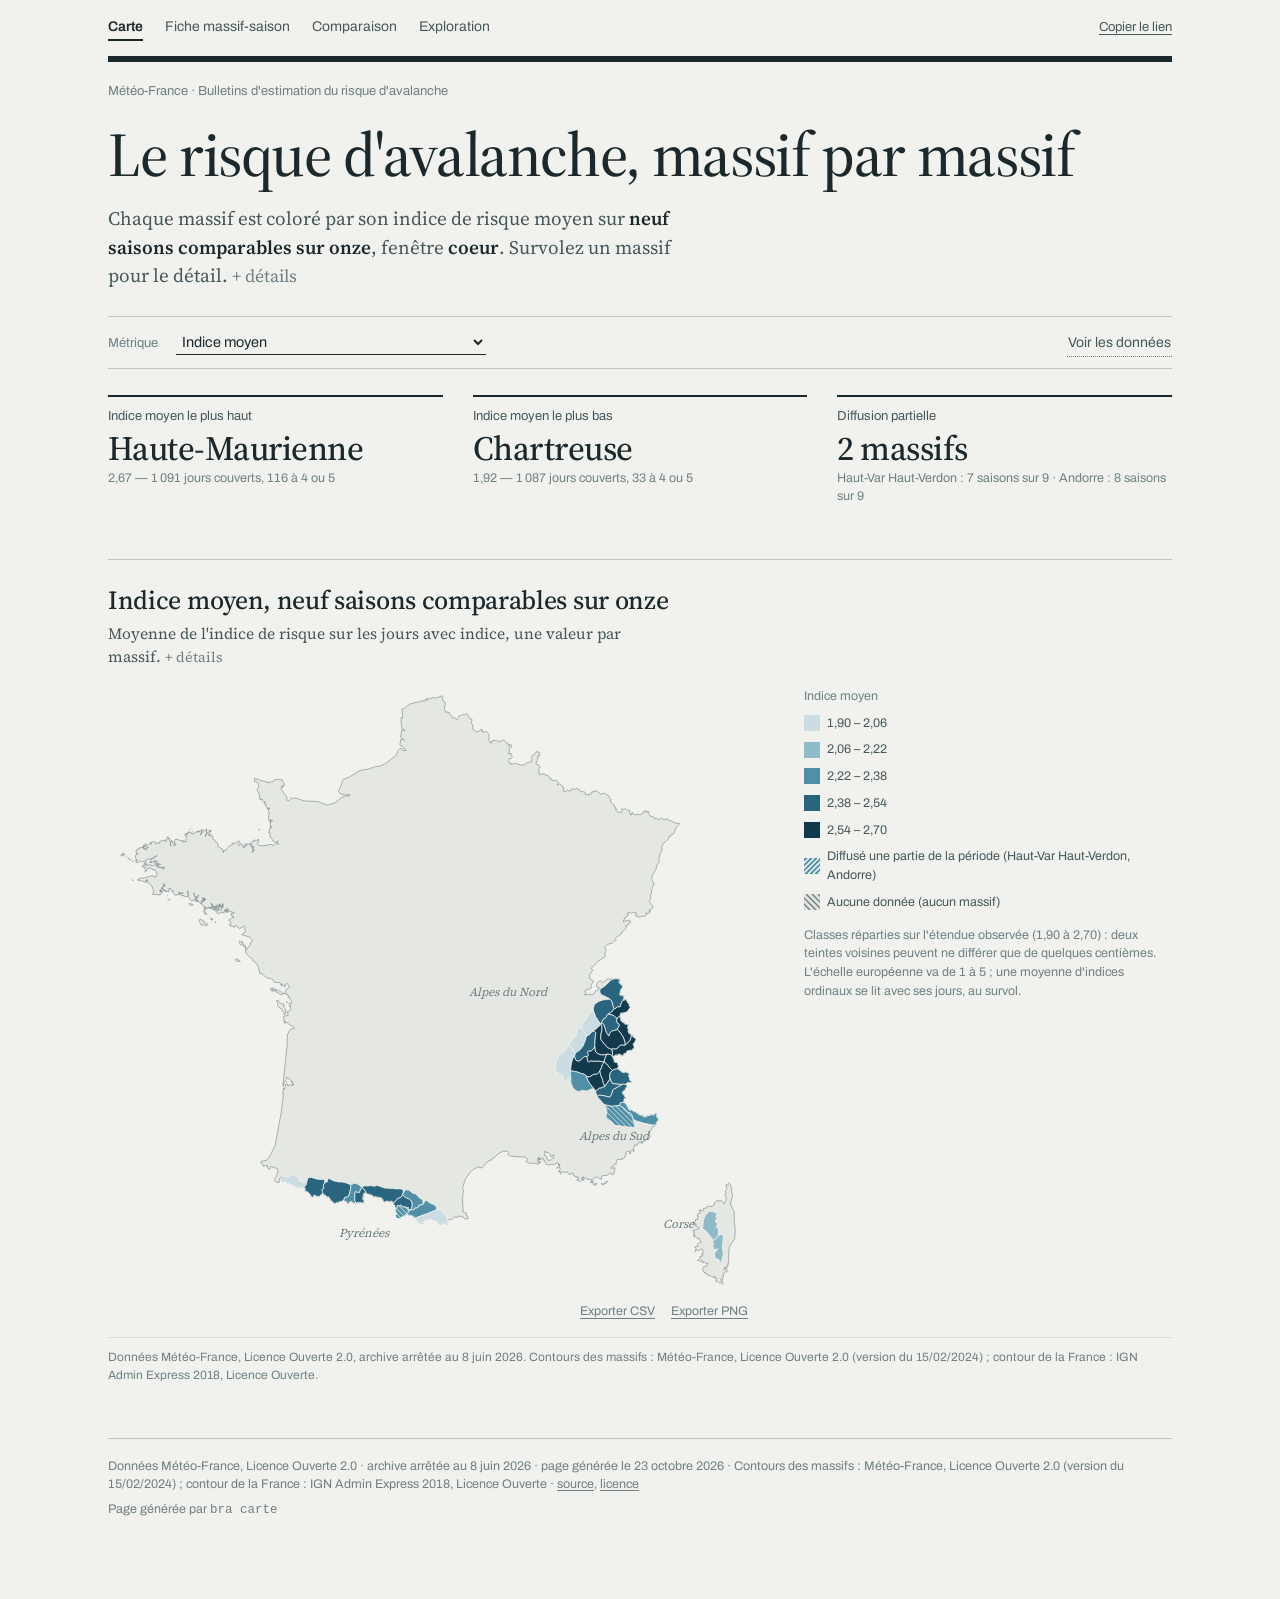
==== index.html @ 348c2656 "site : archive jusqu'au 2026-06-08, depuis e806512" ====
<!doctype html>
<html lang="fr">
<meta charset="utf-8">
<meta name="viewport" content="width=device-width, initial-scale=1">
<title>Historique du risque d&#x27;avalanche par massif depuis 2016</title>
<meta name="description" content="Bulletins d&#x27;estimation du risque d&#x27;avalanche de Météo-France, mars 2016 à juin 2026, 36 massifs : carte, fiche massif-saison, comparaison de saisons et exploration.">
<meta property="og:title" content="Historique du risque d&#x27;avalanche par massif depuis 2016">
<meta property="og:description" content="Bulletins d&#x27;estimation du risque d&#x27;avalanche de Météo-France, mars 2016 à juin 2026, 36 massifs : carte, fiche massif-saison, comparaison de saisons et exploration.">
<meta property="og:image" content="https://romain-bdc.github.io/bra_analytics/apercu.png">
<meta http-equiv="refresh" content="0; url=carte.html">
<script>location.replace("carte.html" + location.hash)</script>
<p><a href="carte.html">Historique du risque d&#x27;avalanche par massif depuis 2016</a></p>
</html>
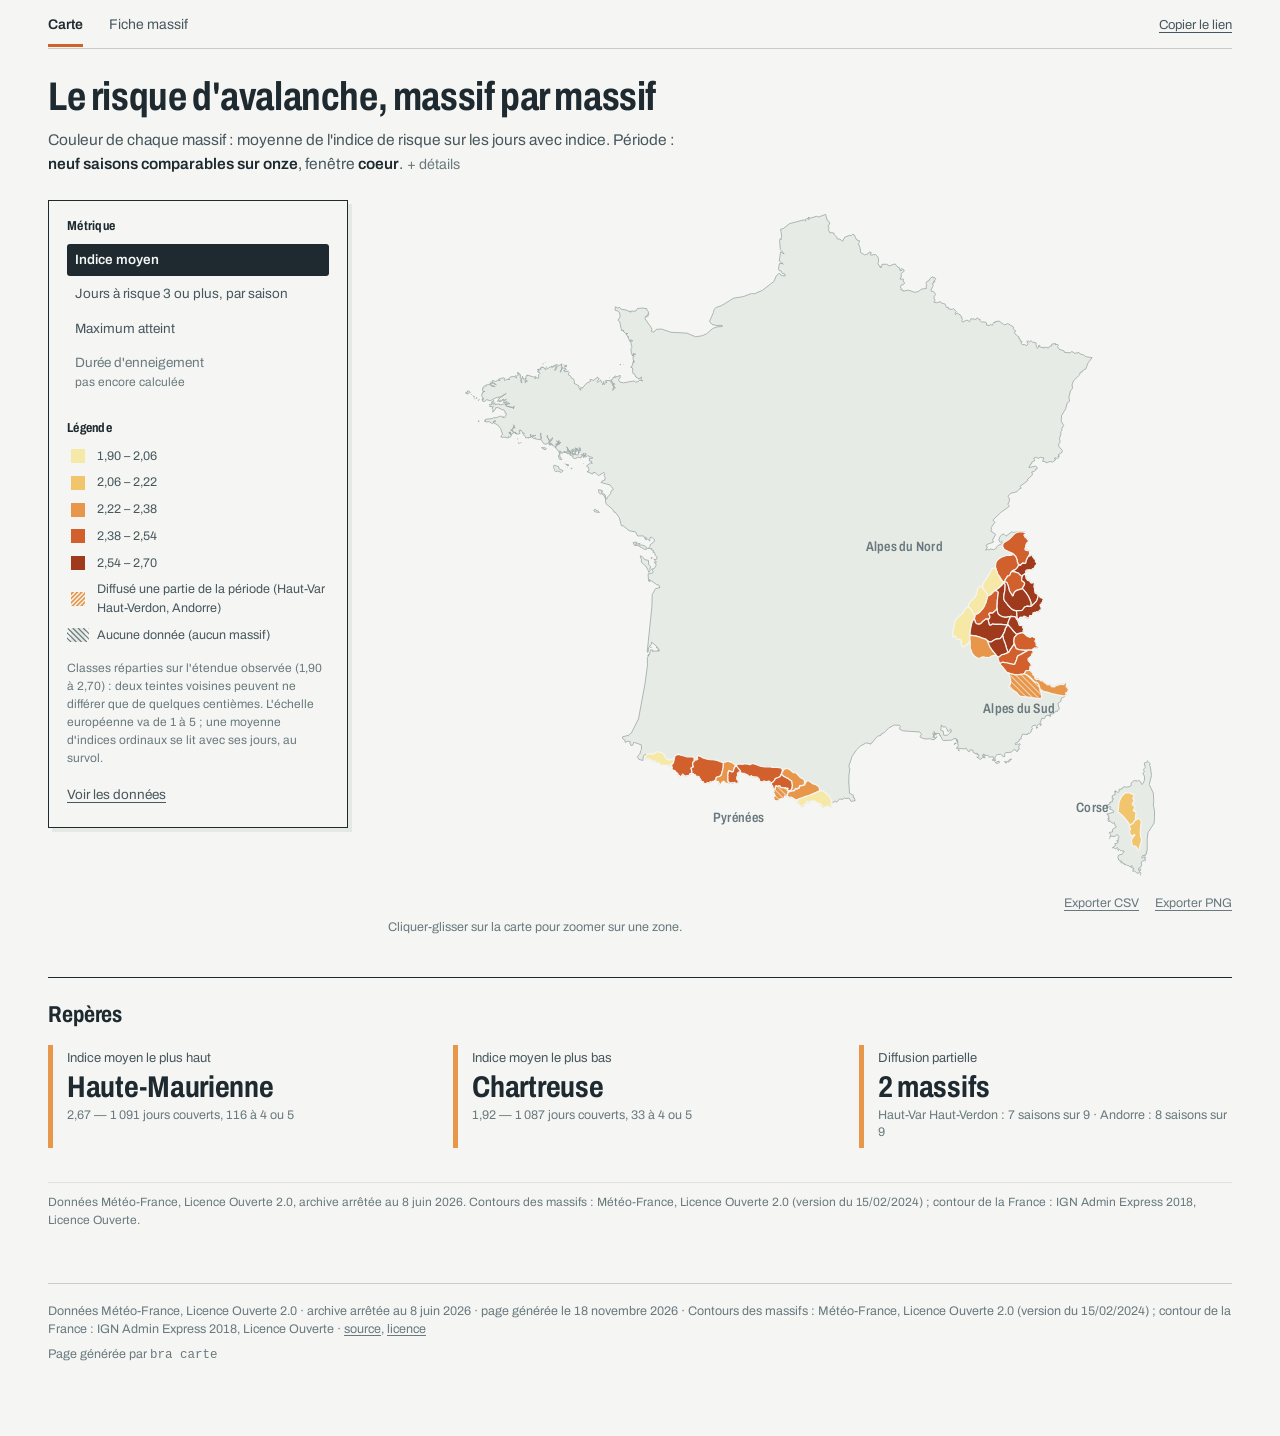
==== commit 4290a933: "site : archive jusqu'au 2026-06-08, depuis bc14fcd" ====
--- a/index.html
+++ b/index.html
@@ -3,9 +3,9 @@
 <meta charset="utf-8">
 <meta name="viewport" content="width=device-width, initial-scale=1">
 <title>Historique du risque d&#x27;avalanche par massif depuis 2016</title>
-<meta name="description" content="Bulletins d&#x27;estimation du risque d&#x27;avalanche de Météo-France, mars 2016 à juin 2026, 36 massifs : carte, fiche massif-saison, comparaison de saisons et exploration.">
+<meta name="description" content="Bulletins d&#x27;estimation du risque d&#x27;avalanche de Météo-France, mars 2016 à juin 2026, 36 massifs : carte, et fiche par massif et saison avec comparaisons.">
 <meta property="og:title" content="Historique du risque d&#x27;avalanche par massif depuis 2016">
-<meta property="og:description" content="Bulletins d&#x27;estimation du risque d&#x27;avalanche de Météo-France, mars 2016 à juin 2026, 36 massifs : carte, fiche massif-saison, comparaison de saisons et exploration.">
+<meta property="og:description" content="Bulletins d&#x27;estimation du risque d&#x27;avalanche de Météo-France, mars 2016 à juin 2026, 36 massifs : carte, et fiche par massif et saison avec comparaisons.">
 <meta property="og:image" content="https://romain-bdc.github.io/bra_analytics/apercu.png">
 <meta http-equiv="refresh" content="0; url=carte.html">
 <script>location.replace("carte.html" + location.hash)</script>
